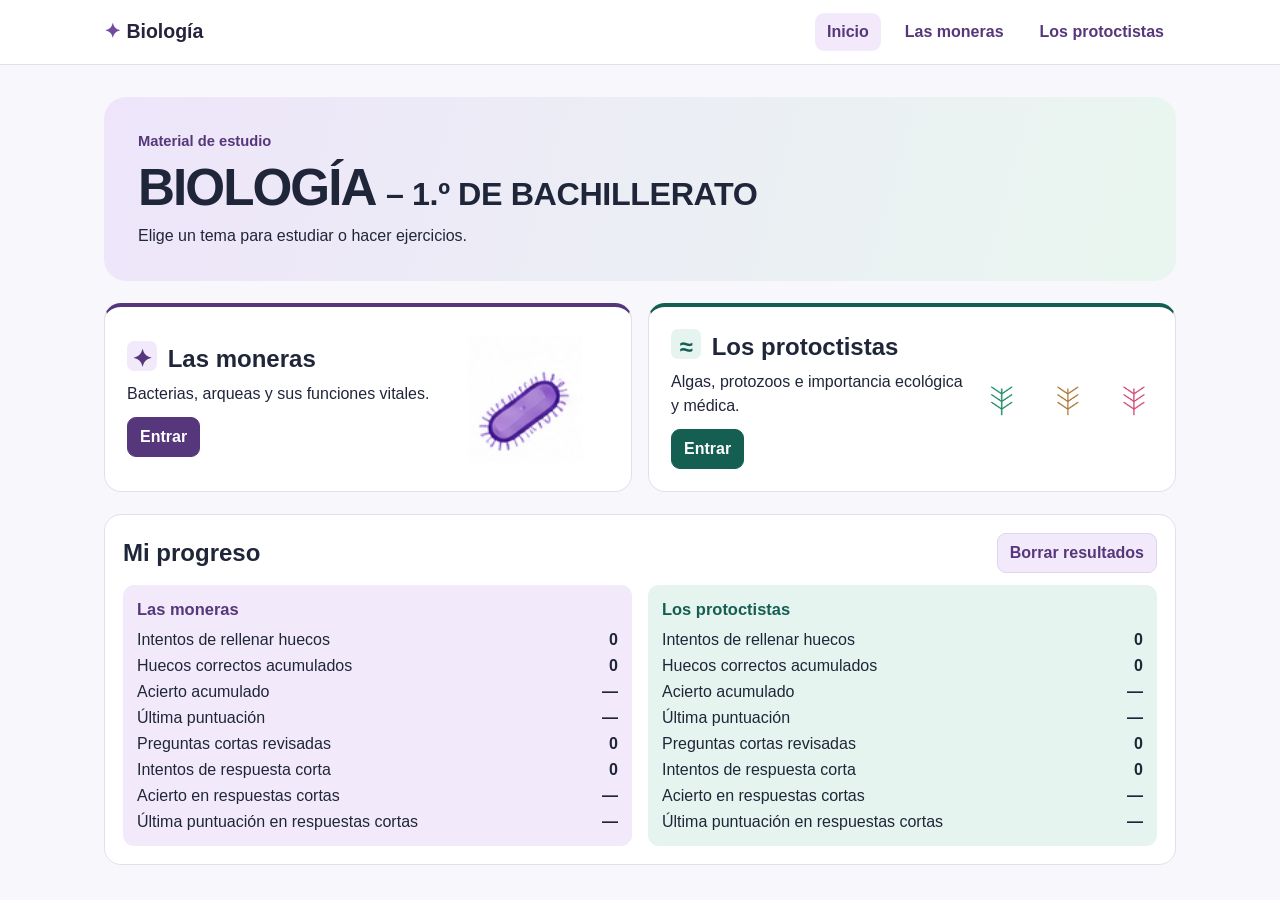
==== index.html @ 0d3b8805 "actualización" ====
<!doctype html>
<html lang="es"><head><meta charset="utf-8"><meta name="viewport" content="width=device-width, initial-scale=1"><title>Biología · 1.º de Bachillerato</title><link rel="stylesheet" href="estilos.css"><script defer src="materiales.js"></script><script defer src="banco-preguntas.js"></script><script defer src="ejercicios.js"></script><script defer src="app.js"></script></head>
<body>
<header class="barra"><div class="ancho marca"><a href="#inicio" class="logotipo"><span aria-hidden="true">✦</span> Biología</a><nav id="temas" aria-label="Temas"><a href="#inicio">Inicio</a></nav></div></header>
<main class="ancho" id="principal">
<section id="inicio">
 <div class="portada"><p class="nivel">Material de estudio</p><h1>BIOLOGÍA <span>– 1.º DE BACHILLERATO</span></h1><p>Elige un tema para estudiar o hacer ejercicios.</p></div>
 <div id="tarjetas" class="tarjetas"></div>
</section>
<section id="tema" hidden>
 <div class="cabecera-tema"><a href="#inicio">Volver al inicio</a><h1 id="titulo-tema"></h1><nav id="apartados" aria-label="Apartados del tema"></nav></div>
 <div id="barra-material"></div>
 <div id="paneles"></div>
</section>
<section class="progreso" aria-labelledby="titulo-progreso">
 <div class="progreso-cab"><h2 id="titulo-progreso">Mi progreso</h2><button id="borrar" type="button">Borrar resultados</button></div>
 <p id="aviso-datos" role="status" hidden></p><div id="resultados" class="resultados"></div>
</section>
<noscript>Activa JavaScript en el navegador para usar los ejercicios interactivos.</noscript>
</main></body></html>
---- estilos.css ----
:root{font:16px/1.5 "Segoe UI",Arial,sans-serif;color:#20263a;background:#f7f7fc;--accent:#56377b;--tint:#f2eafa;--line:#ded6ec}*{box-sizing:border-box}[hidden]{display:none!important}body{margin:0}a{color:var(--accent)}a:focus-visible,button:focus-visible{outline:3px solid #288477;outline-offset:4px}.ancho{max-width:1120px;margin:auto;padding-inline:24px}.barra{background:#fff;border-bottom:1px solid #e4dfeb}.marca,.marca nav,.progreso-cab,#apartados,#barra-material{display:flex;align-items:center;gap:12px;flex-wrap:wrap}.marca,.progreso-cab{justify-content:space-between}.marca{min-height:64px}.logotipo{font-size:1.22rem;font-weight:800;text-decoration:none;color:#28233d}.logotipo span{color:#714ba0}.marca nav a,#apartados a,.boton,button{display:inline-block;text-decoration:none;border-radius:9px;padding:7px 12px;font:inherit;font-weight:650}.marca nav a[aria-current],#apartados a[aria-current]{background:var(--tint);color:var(--accent)}.portada{margin:32px 0 22px;padding:28px 34px;border-radius:22px;background:linear-gradient(105deg,#eee5fa,#e9f6ef)}.nivel{font-size:.92rem;color:#56377b;font-weight:750}.portada h1{margin:.15em 0;font-size:clamp(1.55rem,4vw,3.3rem);letter-spacing:-.038em;line-height:1.11}.portada h1 span{font-size:.63em;letter-spacing:-.012em;display:inline-block}.portada p{margin:5px 0}.tarjetas,.resultados{display:grid;grid-template-columns:repeat(2,minmax(0,1fr));gap:16px}.tarjeta,.panel,.progreso{background:white;border:1px solid #e5dfed;border-radius:17px}.tarjeta{display:grid;grid-template-columns:1fr minmax(110px,35%);align-items:center;gap:10px;padding:22px;border-top:4px solid var(--accent)}.verde{--accent:#155f52;--tint:#e5f4ee;--line:#beded2}.tarjeta h2,.progreso h2,.resultado h3{margin:0}.tarjeta p{margin:5px 0 11px}.tarjeta img{width:100%;max-height:128px;object-fit:contain;border-radius:10px}.icono{display:inline-grid;place-items:center;background:var(--tint);color:var(--accent);width:30px;height:30px;border-radius:7px;margin-right:4px;font-weight:750}.boton,button{border:1px solid var(--line);background:var(--tint);color:var(--accent);cursor:pointer}.principal{background:var(--accent);color:#fff;border-color:var(--accent)}.cabecera-tema{margin:22px 0 12px}.cabecera-tema h1{font-size:clamp(1.8rem,5vw,2.8rem);margin:2px 0 8px}#apartados{gap:4px;border-bottom:1px solid var(--line);padding-bottom:9px}#barra-material{padding:4px 0 12px}.puntaje{margin:0;font-weight:650}.panel{overflow:hidden}.panel iframe{display:block;border:0;width:100%;height:clamp(460px,74vh,900px);background:#fff}.videos{padding:25px}.videos h2{margin:0}.progreso{padding:18px;margin:22px 0 28px}.progreso-cab{margin-bottom:12px}.resultado{padding:12px 14px;border-radius:11px;background:var(--tint)}.resultado h3{font-size:1.03rem;color:var(--accent)}.resultado p{margin:4px 0}.resultado dl{display:grid;grid-template-columns:1fr auto;gap:2px 10px;margin:6px 0 0}.resultado dd{margin:0;font-weight:700;text-align:right}#aviso-datos{margin:0 0 10px;color:#714b19}@media(max-width:650px){.ancho{padding-inline:12px}.portada{padding:20px;margin-top:18px}.tarjetas,.resultados{grid-template-columns:1fr}.marca{padding-block:7px;gap:3px}.marca nav{gap:2px}.marca nav a,#apartados a{padding:5px 7px}.tarjeta{padding:16px}}
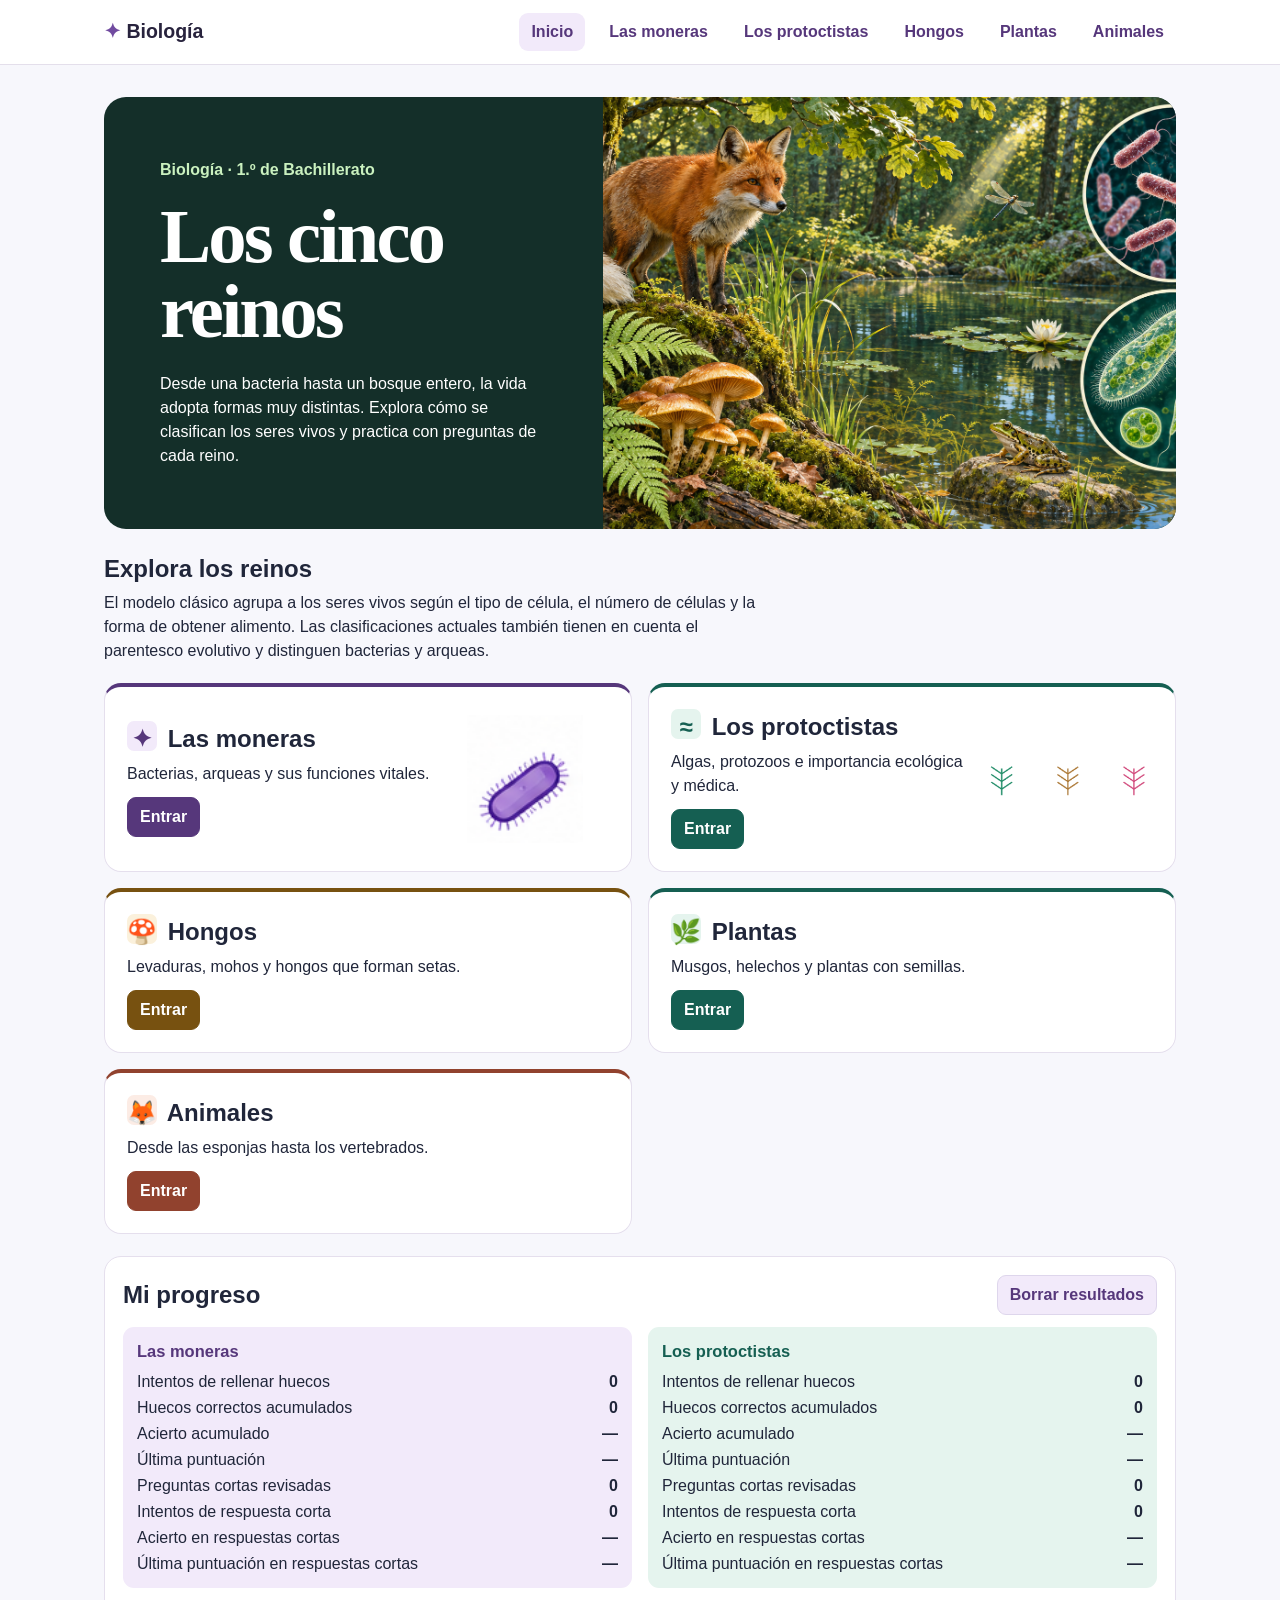
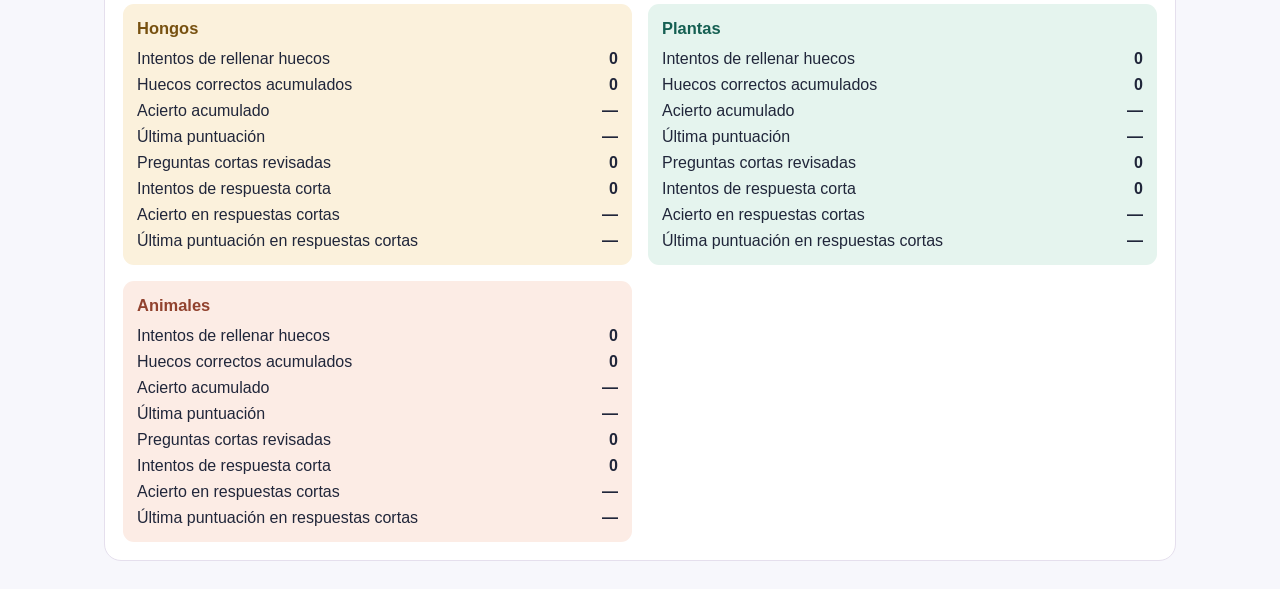
==== commit 5daeb87d: "actualización" ====
--- a/index.html
+++ b/index.html
@@ -1,21 +1,56 @@
 <!doctype html>
-<html lang="es"><head><meta charset="utf-8"><meta name="viewport" content="width=device-width, initial-scale=1"><title>Biología · 1.º de Bachillerato</title><link rel="stylesheet" href="estilos.css"><script defer src="materiales.js"></script><script defer src="banco-preguntas.js"></script><script defer src="ejercicios.js"></script><script defer src="app.js"></script></head>
+<html lang="es">
+<head>
+  <meta charset="utf-8">
+  <meta name="viewport" content="width=device-width, initial-scale=1">
+  <meta name="description" content="Introducción a los cinco reinos con resúmenes y ejercicios interactivos.">
+  <title>Los cinco reinos · Biología</title>
+  <link rel="stylesheet" href="estilos.css">
+  <script defer src="materiales.js"></script>
+  <script defer src="banco-preguntas.js"></script>
+  <script defer src="unidad.js"></script>
+  <script defer src="ejercicios.js"></script>
+  <script defer src="app.js"></script>
+</head>
 <body>
-<header class="barra"><div class="ancho marca"><a href="#inicio" class="logotipo"><span aria-hidden="true">✦</span> Biología</a><nav id="temas" aria-label="Temas"><a href="#inicio">Inicio</a></nav></div></header>
-<main class="ancho" id="principal">
-<section id="inicio">
- <div class="portada"><p class="nivel">Material de estudio</p><h1>BIOLOGÍA <span>– 1.º DE BACHILLERATO</span></h1><p>Elige un tema para estudiar o hacer ejercicios.</p></div>
- <div id="tarjetas" class="tarjetas"></div>
-</section>
-<section id="tema" hidden>
- <div class="cabecera-tema"><a href="#inicio">Volver al inicio</a><h1 id="titulo-tema"></h1><nav id="apartados" aria-label="Apartados del tema"></nav></div>
- <div id="barra-material"></div>
- <div id="paneles"></div>
-</section>
-<section class="progreso" aria-labelledby="titulo-progreso">
- <div class="progreso-cab"><h2 id="titulo-progreso">Mi progreso</h2><button id="borrar" type="button">Borrar resultados</button></div>
- <p id="aviso-datos" role="status" hidden></p><div id="resultados" class="resultados"></div>
-</section>
-<noscript>Activa JavaScript en el navegador para usar los ejercicios interactivos.</noscript>
-</main></body></html>
-
+  <header class="barra">
+    <div class="ancho marca">
+      <a href="#inicio" class="logotipo"><span aria-hidden="true">✦</span> Biología</a>
+      <nav id="temas" aria-label="Temas"><a href="#inicio">Inicio</a></nav>
+    </div>
+  </header>
+  <main class="ancho" id="principal">
+    <section id="inicio">
+      <div class="portada">
+        <div class="portada-texto">
+          <p class="nivel">Biología · 1.º de Bachillerato</p>
+          <h1>Los cinco reinos</h1>
+          <p>Desde una bacteria hasta un bosque entero, la vida adopta formas muy distintas. Explora cómo se clasifican los seres vivos y practica con preguntas de cada reino.</p>
+        </div>
+        <img src="ilustraciones/introduccion.png" alt="Zorro, helechos y setas junto a un estanque, con vistas microscópicas de bacterias y protoctistas">
+      </div>
+      <h2 class="titulo-reinos">Explora los reinos</h2>
+      <p class="introduccion">El modelo clásico agrupa a los seres vivos según el tipo de célula, el número de células y la forma de obtener alimento. Las clasificaciones actuales también tienen en cuenta el parentesco evolutivo y distinguen bacterias y arqueas.</p>
+      <div id="tarjetas" class="tarjetas"></div>
+    </section>
+    <section id="tema" hidden>
+      <div class="cabecera-tema">
+        <a href="#inicio">Volver al inicio</a>
+        <h1 id="titulo-tema"></h1>
+        <nav id="apartados" aria-label="Apartados del tema"></nav>
+      </div>
+      <div id="barra-material"></div>
+      <div id="paneles"></div>
+    </section>
+    <section class="progreso" aria-labelledby="titulo-progreso">
+      <div class="progreso-cab">
+        <h2 id="titulo-progreso">Mi progreso</h2>
+        <button id="borrar" type="button">Borrar resultados</button>
+      </div>
+      <p id="aviso-datos" role="status" hidden></p>
+      <div id="resultados" class="resultados"></div>
+    </section>
+    <noscript>Activa JavaScript para ver los reinos y usar los ejercicios interactivos.</noscript>
+  </main>
+</body>
+</html>
--- a/estilos.css
+++ b/estilos.css
@@ -1 +1,34 @@
 :root{font:16px/1.5 "Segoe UI",Arial,sans-serif;color:#20263a;background:#f7f7fc;--accent:#56377b;--tint:#f2eafa;--line:#ded6ec}*{box-sizing:border-box}[hidden]{display:none!important}body{margin:0}a{color:var(--accent)}a:focus-visible,button:focus-visible{outline:3px solid #288477;outline-offset:4px}.ancho{max-width:1120px;margin:auto;padding-inline:24px}.barra{background:#fff;border-bottom:1px solid #e4dfeb}.marca,.marca nav,.progreso-cab,#apartados,#barra-material{display:flex;align-items:center;gap:12px;flex-wrap:wrap}.marca,.progreso-cab{justify-content:space-between}.marca{min-height:64px}.logotipo{font-size:1.22rem;font-weight:800;text-decoration:none;color:#28233d}.logotipo span{color:#714ba0}.marca nav a,#apartados a,.boton,button{display:inline-block;text-decoration:none;border-radius:9px;padding:7px 12px;font:inherit;font-weight:650}.marca nav a[aria-current],#apartados a[aria-current]{background:var(--tint);color:var(--accent)}.portada{margin:32px 0 22px;padding:28px 34px;border-radius:22px;background:linear-gradient(105deg,#eee5fa,#e9f6ef)}.nivel{font-size:.92rem;color:#56377b;font-weight:750}.portada h1{margin:.15em 0;font-size:clamp(1.55rem,4vw,3.3rem);letter-spacing:-.038em;line-height:1.11}.portada h1 span{font-size:.63em;letter-spacing:-.012em;display:inline-block}.portada p{margin:5px 0}.tarjetas,.resultados{display:grid;grid-template-columns:repeat(2,minmax(0,1fr));gap:16px}.tarjeta,.panel,.progreso{background:white;border:1px solid #e5dfed;border-radius:17px}.tarjeta{display:grid;grid-template-columns:1fr minmax(110px,35%);align-items:center;gap:10px;padding:22px;border-top:4px solid var(--accent)}.verde{--accent:#155f52;--tint:#e5f4ee;--line:#beded2}.tarjeta h2,.progreso h2,.resultado h3{margin:0}.tarjeta p{margin:5px 0 11px}.tarjeta img{width:100%;max-height:128px;object-fit:contain;border-radius:10px}.icono{display:inline-grid;place-items:center;background:var(--tint);color:var(--accent);width:30px;height:30px;border-radius:7px;margin-right:4px;font-weight:750}.boton,button{border:1px solid var(--line);background:var(--tint);color:var(--accent);cursor:pointer}.principal{background:var(--accent);color:#fff;border-color:var(--accent)}.cabecera-tema{margin:22px 0 12px}.cabecera-tema h1{font-size:clamp(1.8rem,5vw,2.8rem);margin:2px 0 8px}#apartados{gap:4px;border-bottom:1px solid var(--line);padding-bottom:9px}#barra-material{padding:4px 0 12px}.puntaje{margin:0;font-weight:650}.panel{overflow:hidden}.panel iframe{display:block;border:0;width:100%;height:clamp(460px,74vh,900px);background:#fff}.videos{padding:25px}.videos h2{margin:0}.progreso{padding:18px;margin:22px 0 28px}.progreso-cab{margin-bottom:12px}.resultado{padding:12px 14px;border-radius:11px;background:var(--tint)}.resultado h3{font-size:1.03rem;color:var(--accent)}.resultado p{margin:4px 0}.resultado dl{display:grid;grid-template-columns:1fr auto;gap:2px 10px;margin:6px 0 0}.resultado dd{margin:0;font-weight:700;text-align:right}#aviso-datos{margin:0 0 10px;color:#714b19}@media(max-width:650px){.ancho{padding-inline:12px}.portada{padding:20px;margin-top:18px}.tarjetas,.resultados{grid-template-columns:1fr}.marca{padding-block:7px;gap:3px}.marca nav{gap:2px}.marca nav a,#apartados a{padding:5px 7px}.tarjeta{padding:16px}}
+.portada {
+  display: grid;
+  grid-template-columns: minmax(0, 1fr) minmax(0, 1.15fr);
+  align-items: center;
+  overflow: hidden;
+  padding: 0;
+  background: #142f29;
+  color: #fff;
+}
+
+.portada-texto { padding: clamp(1.5rem, 4.5vw, 3.5rem); }
+.portada .nivel { color: #caf1bf; font-size: 1rem; }
+.portada h1 {
+  font-family: Georgia, serif;
+  font-size: clamp(2.5rem, 6vw, 5rem);
+  line-height: .98;
+  margin-block: .22em .3em;
+}
+.portada img { display: block; width: 100%; height: 100%; min-height: 18rem; object-fit: cover; }
+.titulo-reinos { margin-bottom: .25rem; }
+.introduccion { max-width: 75ch; margin: 0 0 1.25rem; }
+.ocre { --accent: #775110; --tint: #fbf1dc; --line: #ead49e; }
+.terracota { --accent: #91422e; --tint: #fcece5; --line: #edc8bc; }
+.tarjeta:has(> div:only-child) { grid-template-columns: 1fr; }
+.resumen { max-width: 75ch; padding: clamp(1rem, 4vw, 2rem); }
+.resumen h2 { margin-top: 0; }
+.resumen h3 { margin-bottom: .25rem; color: var(--accent); }
+.resumen p { margin-top: 0; }
+
+@media (max-width: 700px) {
+  .portada { grid-template-columns: 1fr; padding: 0; }
+  .portada img { height: auto; min-height: 0; aspect-ratio: 16/9; }
+}
